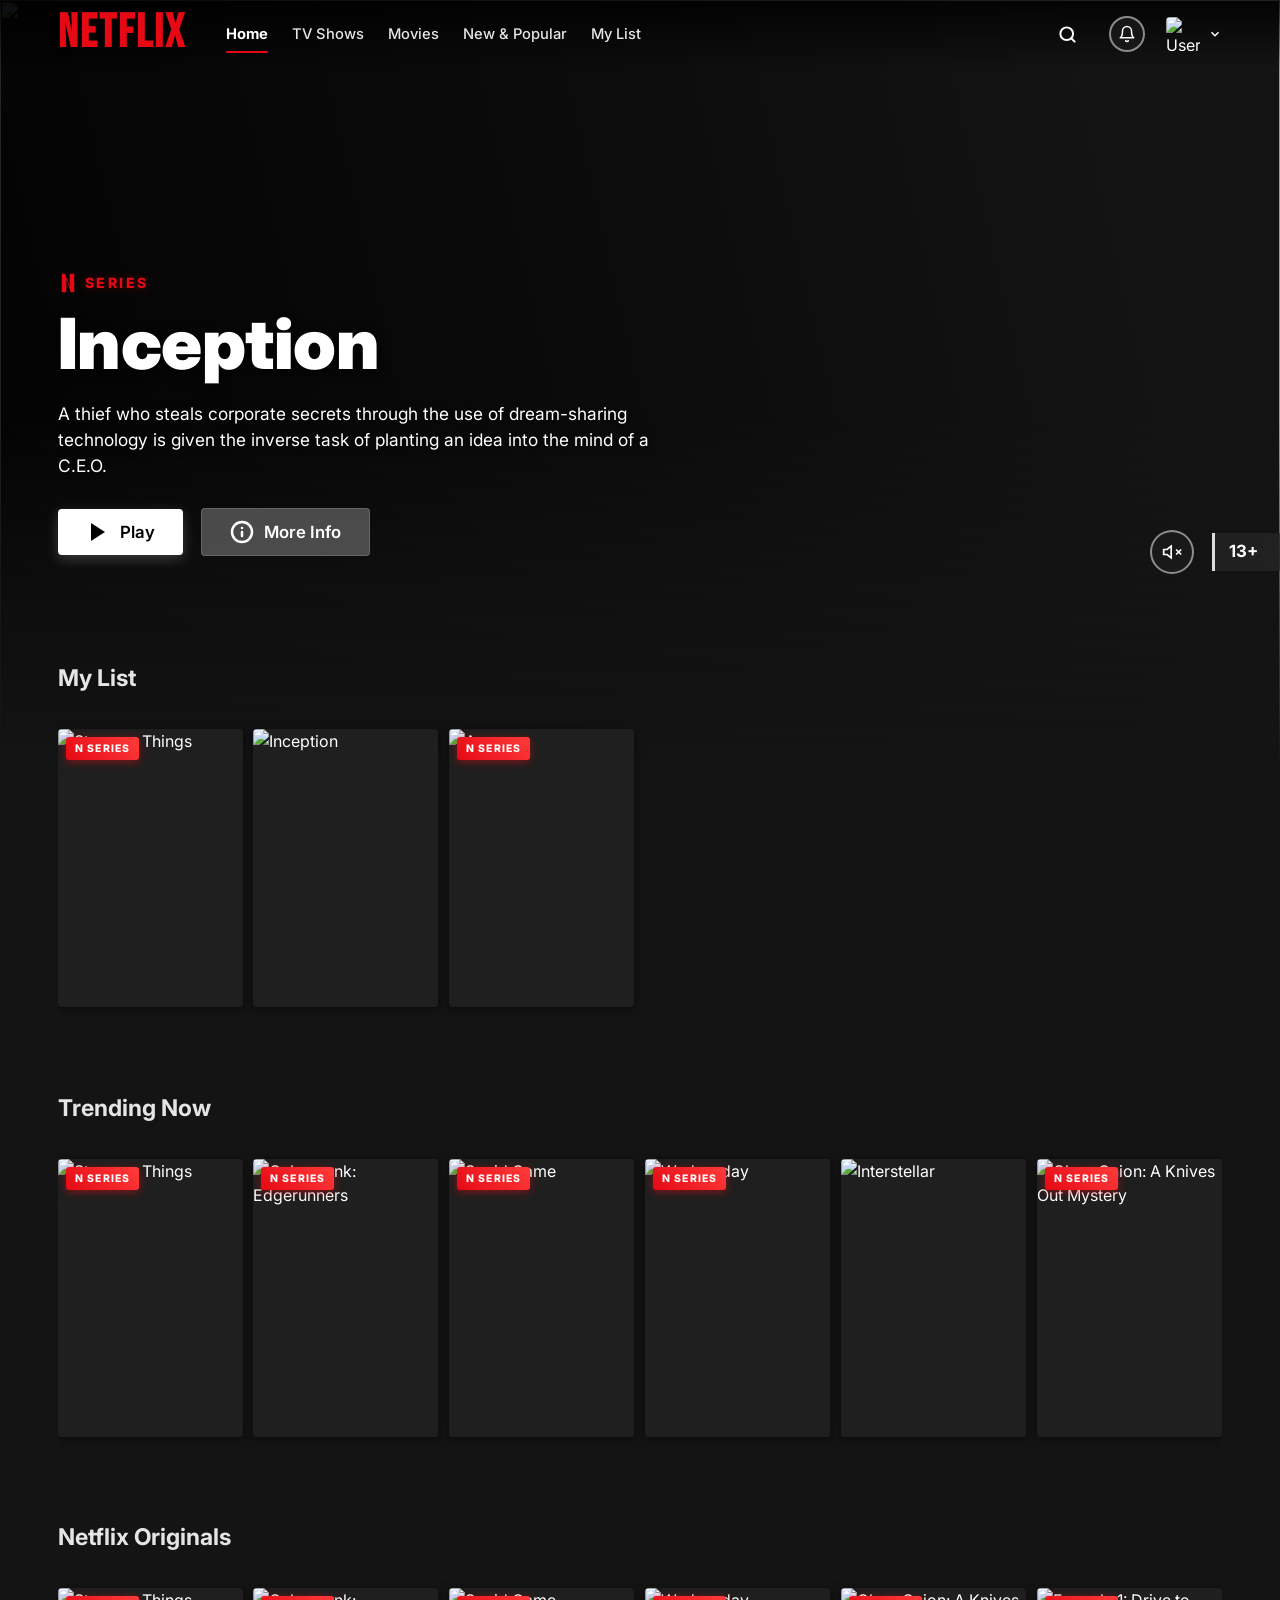
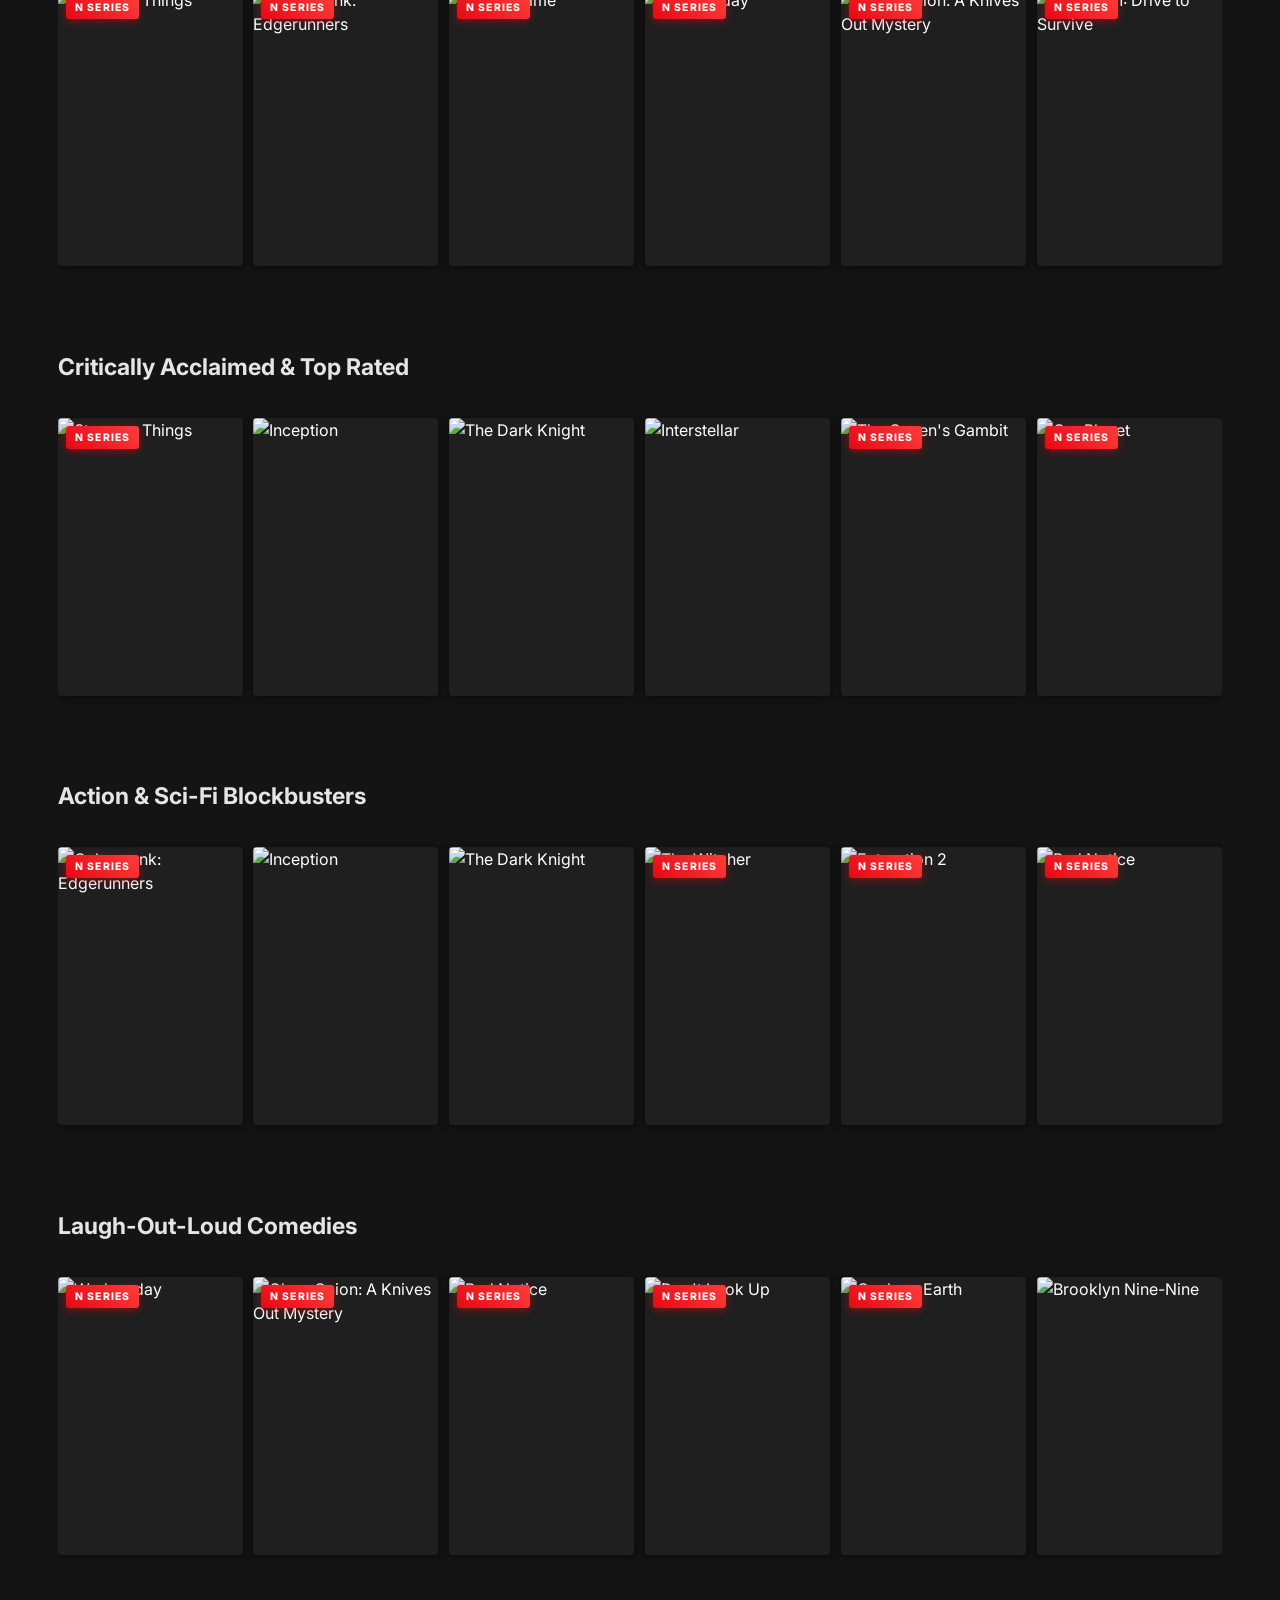
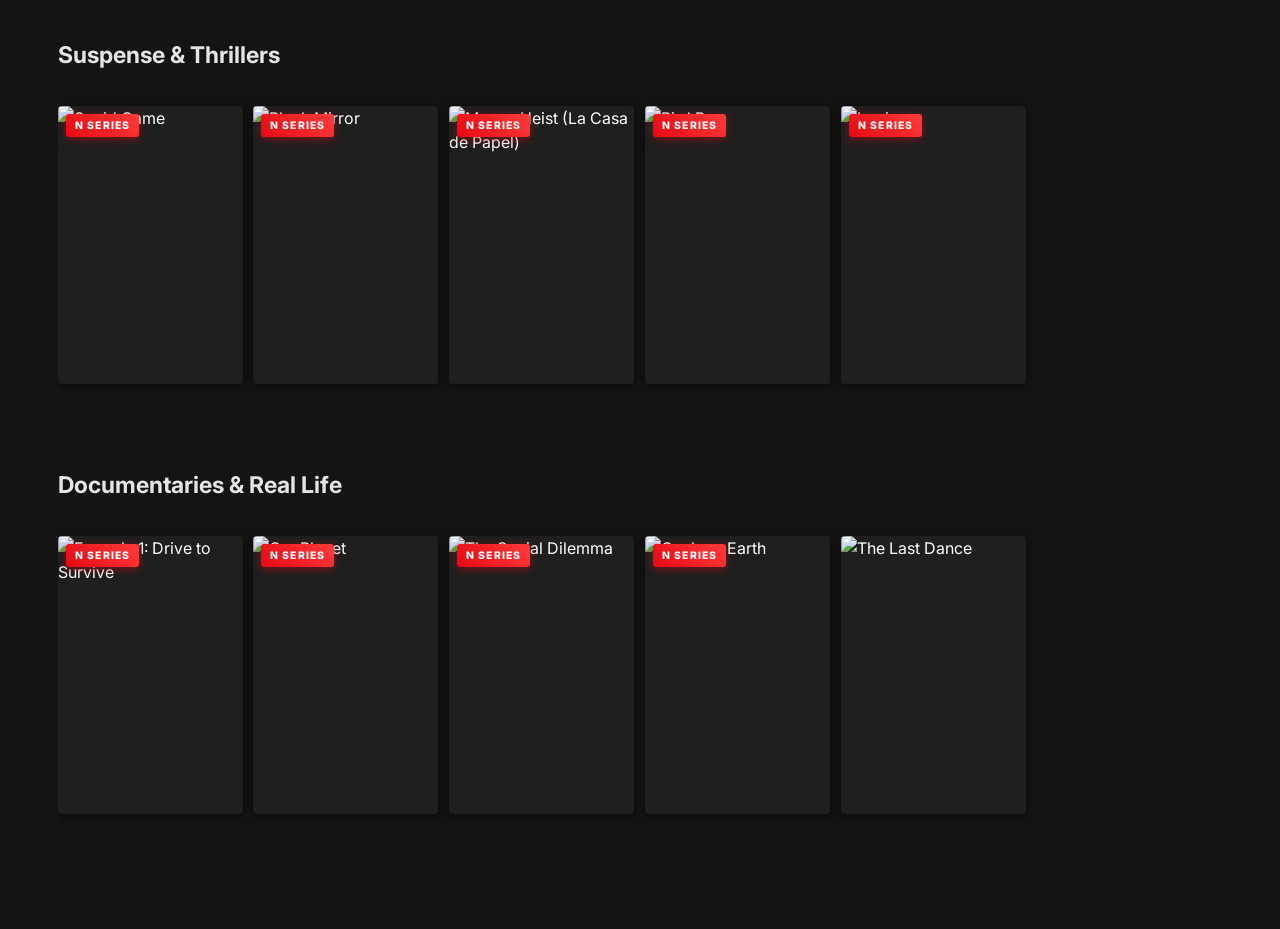
==== browse.html @ 9f52438f "Initial commit: Netflix Clone web app" ====
<!DOCTYPE html>
<html lang="en">
<head>
  <meta charset="UTF-8">
  <meta name="viewport" content="width=device-width, initial-scale=1.0">
  <meta name="description" content="Netflix Clone - Watch TV Shows Online, Watch Movies Online">
  <title>Home - Netflix</title>

  <link rel="icon" type="image/svg+xml" href="data:image/svg+xml,<svg xmlns='http://www.w3.org/2000/svg' viewBox='0 0 24 24' fill='%23E50914'><path d='M4.5 1h4l5.5 15.5L14 1h5.5v22h-4L10 7.5 10 23H4.5z'/></svg>">
  <link rel="stylesheet" href="css/style.css">
  <link rel="stylesheet" href="css/browse.css">
</head>
<body>

  <nav class="browse-navbar" id="browse-navbar" aria-label="Main Navigation">
    <div class="nav-left">
      <button class="mobile-menu-toggle" id="mobile-nav-toggle" aria-label="Toggle menu">
        <svg width="24" height="24" viewBox="0 0 24 24" fill="none" stroke="currentColor" stroke-width="2">
          <line x1="3" y1="12" x2="21" y2="12"></line>
          <line x1="3" y1="6" x2="21" y2="6"></line>
          <line x1="3" y1="18" x2="21" y2="18"></line>
        </svg>
      </button>

      <a href="browse.html" class="logo-text" aria-label="Netflix Home">NETFLIX</a>

      <ul class="nav-primary-links" id="nav-primary-links">
        <li><a href="#" class="nav-link active" data-nav-filter="home">Home</a></li>
        <li><a href="#" class="nav-link" data-nav-filter="tv">TV Shows</a></li>
        <li><a href="#" class="nav-link" data-nav-filter="movie">Movies</a></li>
        <li><a href="#" class="nav-link" data-nav-filter="trending">New & Popular</a></li>
        <li><a href="#" class="nav-link" data-nav-filter="mylist">My List</a></li>
      </ul>
    </div>

    <div class="nav-right">
      <div class="nav-search-box" id="nav-search-box">
        <button class="nav-search-btn" id="nav-search-btn" aria-label="Search">
          <svg width="19" height="19" viewBox="0 0 24 24" fill="none" stroke="currentColor" stroke-width="2.5" stroke-linecap="round" stroke-linejoin="round">
            <circle cx="11" cy="11" r="8"></circle>
            <line x1="21" y1="21" x2="16.65" y2="16.65"></line>
          </svg>
        </button>
        <input 
          type="text" 
          class="nav-search-input" 
          id="nav-search-input" 
          placeholder="Titles, people, genres" 
          autocomplete="off"
        >
        <button class="nav-search-clear" id="nav-search-clear" aria-label="Clear search" style="display: none;">
          <svg width="16" height="16" viewBox="0 0 24 24" fill="none" stroke="currentColor" stroke-width="2.5">
            <line x1="18" y1="6" x2="6" y2="18"></line>
            <line x1="6" y1="6" x2="18" y2="18"></line>
          </svg>
        </button>
      </div>

      <div class="nav-bell-wrapper">
        <button class="btn-icon btn-icon-sm" id="nav-bell-btn" aria-label="Notifications" title="Notifications">
          <svg width="18" height="18" viewBox="0 0 24 24" fill="none" stroke="currentColor" stroke-width="2" stroke-linecap="round" stroke-linejoin="round">
            <path d="M18 8A6 6 0 0 0 6 8c0 7-3 9-3 9h18s-3-2-3-9"></path>
            <path d="M13.73 21a2 2 0 0 1-3.46 0"></path>
          </svg>
        </button>

        <div class="nav-notifications-dropdown" id="nav-notifications-dropdown">
          <div class="notif-item">
            <img src="https://images.unsplash.com/photo-1618336753974-aae8e04506aa?auto=format&fit=crop&w=100&q=80" alt="Stranger Things" class="notif-thumb">
            <div class="notif-text">
              <h5>New Season Available</h5>
              <span>Stranger Things Season 4 is now streaming.</span>
            </div>
          </div>
          <div class="notif-item">
            <img src="https://images.unsplash.com/photo-1578632767115-351597cf2477?auto=format&fit=crop&w=100&q=80" alt="Cyberpunk" class="notif-thumb">
            <div class="notif-text">
              <h5>Trending This Week</h5>
              <span>Cyberpunk: Edgerunners is #1 today.</span>
            </div>
          </div>
        </div>
      </div>

      <div class="profile-avatar-wrap" title="User Profile">
        <img 
          src="https://images.unsplash.com/photo-1534528741775-53994a69daeb?auto=format&fit=crop&w=100&q=80" 
          alt="User Profile" 
          class="profile-avatar-img"
        >
        <svg width="14" height="14" viewBox="0 0 24 24" fill="none" stroke="currentColor" stroke-width="2.5">
          <polyline points="6 9 12 15 18 9"></polyline>
        </svg>
      </div>
    </div>
  </nav>

  <header class="hero-banner" id="hero-banner">
    <div class="hero-backdrop-container">
      <img id="hero-backdrop-img" src="https://images.unsplash.com/photo-1518709268805-4e9042af9f23?auto=format&fit=crop&w=1600&q=80" alt="" class="hero-backdrop-img">
      <div class="hero-vignette-overlay"></div>
      <div class="hero-bottom-fade-overlay"></div>
    </div>

    <div class="hero-info-wrapper">
      <div class="hero-brand-badge">
        <svg width="20" height="20" viewBox="0 0 24 24" fill="#E50914">
          <path d="M4.5 1h4l5.5 15.5L14 1h5.5v22h-4L10 7.5 10 23H4.5z"/>
        </svg>
        <span>SERIES</span>
      </div>

      <h1 class="hero-title" id="hero-title">Stranger Things</h1>
      <p class="hero-description" id="hero-description"></p>

      <div class="hero-buttons-row">
        <button class="btn btn-white" id="hero-play-btn">
          <svg width="24" height="24" viewBox="0 0 24 24" fill="currentColor">
            <polygon points="5 3 19 12 5 21 5 3"></polygon>
          </svg>
          <span>Play</span>
        </button>

        <button class="btn btn-secondary" id="hero-info-btn">
          <svg width="24" height="24" viewBox="0 0 24 24" fill="none" stroke="currentColor" stroke-width="2.5" stroke-linecap="round" stroke-linejoin="round">
            <circle cx="12" cy="12" r="10"></circle>
            <line x1="12" y1="16" x2="12" y2="12"></line>
            <line x1="12" y1="8" x2="12.01" y2="8"></line>
          </svg>
          <span>More Info</span>
        </button>
      </div>
    </div>

    <div class="hero-right-meta">
      <button class="btn-icon" id="hero-sound-btn" title="Toggle audio">
        <svg width="20" height="20" viewBox="0 0 24 24" fill="none" stroke="currentColor" stroke-width="2">
          <polygon points="11 5 6 9 2 9 2 15 6 15 11 19 11 5"></polygon>
          <line x1="23" y1="9" x2="17" y2="15"></line>
          <line x1="17" y1="9" x2="23" y2="15"></line>
        </svg>
      </button>
      <div class="hero-maturity-badge" id="hero-maturity">16+</div>
    </div>
  </header>

  <main>
    <section class="search-results-section" id="search-results-section" style="display: none;">
      <h2 class="search-results-title" id="search-results-title">Search Results</h2>
      <div class="search-results-grid" id="search-results-grid"></div>
    </section>

    <main class="browse-main-rows" id="browse-main-rows">
    </main>
  </main>



  <div id="toast-container"></div>

  <script src="js/config.js"></script>
  <script src="js/api.js"></script>
  <script src="js/mylist.js"></script>
  <script src="js/modal.js"></script>
  <script src="js/search.js"></script>
  <script src="js/browse.js"></script>
</body>
</html>
---- css/style.css ----
@import url('https://fonts.googleapis.com/css2?family=Bebas+Neue&family=Inter:wght@300;400;500;600;700;800;900&display=swap');

:root {
  --netflix-red: #E50914;
  --netflix-red-hover: #f40612;
  --netflix-red-glow: rgba(229, 9, 20, 0.4);
  --netflix-black: #141414;
  --netflix-dark-gray: #181818;
  --netflix-card-bg: #1f1f1f;
  --netflix-card-hover: #262626;
  --netflix-light-gray: #e5e5e5;
  --netflix-muted-gray: #a3a3a3;
  --netflix-border: rgba(255, 255, 255, 0.12);
  
  --text-white: #ffffff;
  --text-muted: #aaaaaa;
  --text-dimmed: #757575;
  
  --match-green: #46d369;
  --badge-bg: rgba(255, 255, 255, 0.12);
  --badge-border: rgba(255, 255, 255, 0.3);
  
  --hero-vignette: linear-gradient(77deg, rgba(0,0,0,0.85) 0%, rgba(0,0,0,0.4) 50%, rgba(0,0,0,0) 85%);
  --hero-bottom-fade: linear-gradient(180deg, rgba(20,20,20,0) 0%, rgba(20,20,20,0.6) 50%, #141414 100%);
  --card-gradient: linear-gradient(180deg, rgba(20, 20, 20, 0) 0%, rgba(20, 20, 20, 0.95) 100%);
  
  --shadow-sm: 0 2px 10px rgba(0, 0, 0, 0.5);
  --shadow-md: 0 8px 28px rgba(0, 0, 0, 0.65);
  --shadow-lg: 0 20px 50px rgba(0, 0, 0, 0.85);
  --shadow-card-hover: 0 16px 40px rgba(0, 0, 0, 0.9), 0 0 20px rgba(0, 0, 0, 0.5);
  
  --nav-height: 68px;
  --container-padding: clamp(1.25rem, 4.5vw, 4rem);
  --border-radius-sm: 4px;
  --border-radius-md: 8px;
  --border-radius-lg: 14px;
  
  --ease-smooth: cubic-bezier(0.25, 1, 0.5, 1);
  --ease-spring: cubic-bezier(0.34, 1.56, 0.64, 1);
  --ease-out: cubic-bezier(0.16, 1, 0.3, 1);
  
  --transition-fast: 180ms var(--ease-smooth);
  --transition-normal: 300ms var(--ease-smooth);
  --transition-slow: 450ms var(--ease-out);
  
  --z-bg: 0;
  --z-content: 10;
  --z-row-controls: 30;
  --z-card-hover: 60;
  --z-navbar: 100;
  --z-modal: 200;
  --z-toast: 300;
}

*, *::before, *::after {
  box-sizing: border-box;
  margin: 0;
  padding: 0;
}

html {
  font-size: 16px;
  scroll-behavior: smooth;
  background-color: var(--netflix-black);
  color: var(--text-white);
  font-family: 'Inter', -apple-system, BlinkMacSystemFont, 'Segoe UI', Roboto, sans-serif;
  -webkit-font-smoothing: antialiased;
  -moz-osx-font-smoothing: grayscale;
}

body {
  min-height: 100vh;
  background-color: var(--netflix-black);
  color: var(--text-white);
  line-height: 1.5;
  overflow-x: hidden;
}

img {
  max-width: 100%;
  height: auto;
  display: block;
  user-select: none;
}

a {
  color: inherit;
  text-decoration: none;
}

button {
  font-family: inherit;
  cursor: pointer;
  border: none;
  background: none;
  outline: none;
  touch-action: manipulation;
}

input, textarea, select {
  font-family: inherit;
  font-size: 1rem;
}

ul, ol {
  list-style: none;
}

.logo-text {
  font-family: 'Bebas Neue', sans-serif;
  color: var(--netflix-red);
  font-size: clamp(2.1rem, 3.8vw, 2.85rem);
  letter-spacing: 2px;
  font-weight: 700;
  text-transform: uppercase;
  text-shadow: 0 2px 8px rgba(0, 0, 0, 0.6);
  line-height: 1;
  user-select: none;
  transition: transform var(--transition-fast), filter var(--transition-fast);
  will-change: transform;
}

.logo-text:hover {
  transform: scale(1.03);
  filter: drop-shadow(0 0 10px var(--netflix-red-glow));
}

.btn {
  display: inline-flex;
  align-items: center;
  justify-content: center;
  gap: 0.65rem;
  padding: 0.7rem 1.75rem;
  font-size: 1.05rem;
  font-weight: 600;
  border-radius: var(--border-radius-sm);
  transition: transform var(--transition-fast), background-color var(--transition-fast), box-shadow var(--transition-fast);
  cursor: pointer;
  white-space: nowrap;
  user-select: none;
  will-change: transform;
}

.btn-primary {
  background-color: var(--netflix-red);
  color: var(--text-white);
  box-shadow: 0 4px 14px rgba(229, 9, 20, 0.35);
}

.btn-primary:hover {
  background-color: var(--netflix-red-hover);
  transform: translateY(-1px) scale(1.02);
  box-shadow: 0 6px 20px rgba(229, 9, 20, 0.5);
}

.btn-primary:active {
  transform: translateY(1px) scale(0.98);
}

.btn-white {
  background-color: var(--text-white);
  color: #000000;
  box-shadow: 0 4px 14px rgba(255, 255, 255, 0.2);
}

.btn-white:hover {
  background-color: rgba(255, 255, 255, 0.88);
  transform: translateY(-1px) scale(1.02);
  box-shadow: 0 6px 20px rgba(255, 255, 255, 0.35);
}

.btn-white:active {
  transform: translateY(1px) scale(0.98);
}

.btn-secondary {
  background-color: rgba(109, 109, 110, 0.65);
  color: var(--text-white);
  backdrop-filter: blur(10px);
  border: 1px solid rgba(255, 255, 255, 0.15);
}

.btn-secondary:hover {
  background-color: rgba(109, 109, 110, 0.45);
  transform: translateY(-1px) scale(1.02);
  border-color: rgba(255, 255, 255, 0.35);
}

.btn-secondary:active {
  transform: translateY(1px) scale(0.98);
}

.btn-icon {
  width: 44px;
  height: 44px;
  border-radius: 50%;
  border: 2px solid rgba(255, 255, 255, 0.5);
  background-color: rgba(30, 30, 30, 0.6);
  color: var(--text-white);
  display: inline-flex;
  align-items: center;
  justify-content: center;
  padding: 0;
  backdrop-filter: blur(8px);
  transition: transform var(--transition-fast), border-color var(--transition-fast), background-color var(--transition-fast), box-shadow var(--transition-fast);
  will-change: transform;
}

.btn-icon:hover {
  border-color: var(--text-white);
  background-color: rgba(255, 255, 255, 0.25);
  transform: scale(1.12);
  box-shadow: 0 0 15px rgba(255, 255, 255, 0.2);
}

.btn-icon:active {
  transform: scale(0.94);
}

.btn-icon.active {
  border-color: var(--netflix-red);
  background-color: var(--netflix-red);
  box-shadow: 0 0 14px var(--netflix-red-glow);
}

.btn-icon-sm {
  width: 36px;
  height: 36px;
  font-size: 0.85rem;
}

.btn-icon-white {
  background-color: var(--text-white);
  color: #000000;
  border: none;
}

.btn-icon-white:hover {
  background-color: rgba(255, 255, 255, 0.9);
  color: #000000;
  transform: scale(1.12);
  box-shadow: 0 0 14px rgba(255, 255, 255, 0.4);
}

.badge {
  display: inline-flex;
  align-items: center;
  padding: 0.18rem 0.5rem;
  border-radius: 3px;
  font-size: 0.75rem;
  font-weight: 600;
  letter-spacing: 0.5px;
  text-transform: uppercase;
  user-select: none;
}

.badge-match {
  color: var(--match-green);
  font-weight: 700;
  font-size: 0.92rem;
  text-shadow: 0 0 8px rgba(70, 211, 105, 0.3);
}

.badge-age {
  border: 1px solid var(--badge-border);
  color: var(--text-light-gray);
  font-size: 0.72rem;
}

.badge-quality {
  border: 1px solid var(--badge-border);
  color: var(--text-light-gray);
  font-size: 0.68rem;
  padding: 0.12rem 0.4rem;
}

.badge-original {
  background: linear-gradient(45deg, #e50914, #ff3b3b);
  color: #ffffff;
  font-weight: 800;
  letter-spacing: 1.2px;
  padding: 0.22rem 0.55rem;
  border-radius: 3px;
  font-size: 0.65rem;
  box-shadow: 0 2px 8px rgba(229, 9, 20, 0.5);
}

#toast-container {
  position: fixed;
  bottom: 2.5rem;
  right: 2.5rem;
  z-index: var(--z-toast);
  display: flex;
  flex-direction: column;
  gap: 0.75rem;
  pointer-events: none;
}

.toast {
  background: rgba(22, 22, 22, 0.96);
  color: var(--text-white);
  border: 1px solid rgba(255, 255, 255, 0.12);
  border-left: 4px solid var(--netflix-red);
  backdrop-filter: blur(16px);
  padding: 0.9rem 1.4rem;
  border-radius: var(--border-radius-sm);
  box-shadow: var(--shadow-lg), 0 0 15px rgba(0, 0, 0, 0.5);
  display: flex;
  align-items: center;
  gap: 0.85rem;
  font-size: 0.95rem;
  font-weight: 500;
  min-width: 270px;
  max-width: 380px;
  pointer-events: auto;
  animation: toastSlideIn 0.35s var(--ease-out) forwards;
  transition: all 0.3s var(--ease-smooth);
}

.toast.toast-hiding {
  opacity: 0;
  transform: translateX(100%) scale(0.9);
}

.toast-icon {
  display: flex;
  align-items: center;
  justify-content: center;
  color: var(--netflix-red);
  font-size: 1.15rem;
}

.toast-icon.success {
  color: var(--match-green);
}

@keyframes toastSlideIn {
  from {
    opacity: 0;
    transform: translateY(24px) scale(0.92);
  }
  to {
    opacity: 1;
    transform: translateY(0) scale(1);
  }
}

.skeleton {
  background: linear-gradient(90deg, #1c1c1c 25%, #2a2a2a 50%, #1c1c1c 75%);
  background-size: 200% 100%;
  animation: shimmer 1.6s infinite ease-in-out;
  border-radius: var(--border-radius-sm);
}

@keyframes shimmer {
  0% { background-position: 200% 0; }
  100% { background-position: -200% 0; }
}

::-webkit-scrollbar {
  width: 8px;
  height: 8px;
}

::-webkit-scrollbar-track {
  background: var(--netflix-black);
}

::-webkit-scrollbar-thumb {
  background: #333333;
  border-radius: 4px;
}

::-webkit-scrollbar-thumb:hover {
  background: #555555;
}
---- css/browse.css ----
.browse-navbar {
  position: fixed;
  top: 0;
  left: 0;
  right: 0;
  height: var(--nav-height);
  z-index: var(--z-navbar);
  display: flex;
  align-items: center;
  justify-content: space-between;
  padding: 0 var(--container-padding);
  background: linear-gradient(180deg, rgba(0, 0, 0, 0.8) 0%, rgba(0, 0, 0, 0) 100%);
  transition: background-color 0.4s var(--ease-smooth), backdrop-filter 0.4s var(--ease-smooth), box-shadow 0.4s var(--ease-smooth);
  will-change: background-color;
}

.browse-navbar.nav-scrolled {
  background-color: rgba(20, 20, 20, 0.95);
  backdrop-filter: blur(16px);
  box-shadow: 0 4px 20px rgba(0, 0, 0, 0.8);
}

.nav-left {
  display: flex;
  align-items: center;
  gap: 2.5rem;
}

.nav-primary-links {
  display: flex;
  align-items: center;
  gap: 1.5rem;
}

.nav-link {
  color: var(--netflix-light-gray);
  font-size: 0.92rem;
  font-weight: 500;
  transition: color var(--transition-fast), transform var(--transition-fast);
  position: relative;
  padding: 0.35rem 0;
  display: inline-block;
}

.nav-link::after {
  content: '';
  position: absolute;
  bottom: -2px;
  left: 0;
  width: 100%;
  height: 2px;
  background-color: var(--netflix-red);
  border-radius: 2px;
  transform: scaleX(0);
  transform-origin: center;
  transition: transform 0.25s var(--ease-smooth);
}

.nav-link:hover {
  color: #ffffff;
}

.nav-link:hover::after {
  transform: scaleX(0.5);
}

.nav-link.active {
  color: var(--text-white);
  font-weight: 700;
}

.nav-link.active::after {
  transform: scaleX(1);
}

.nav-right {
  display: flex;
  align-items: center;
  gap: 1.35rem;
}

.nav-search-box {
  display: flex;
  align-items: center;
  position: relative;
  background: transparent;
  border: 1px solid transparent;
  padding: 0.3rem;
  border-radius: var(--border-radius-sm);
  transition: background-color 0.3s var(--ease-smooth), border-color 0.3s var(--ease-smooth), box-shadow 0.3s var(--ease-smooth);
}

.nav-search-box.active {
  background: rgba(0, 0, 0, 0.85);
  border-color: rgba(255, 255, 255, 0.5);
  box-shadow: 0 0 12px rgba(229, 9, 20, 0.3);
}

.nav-search-btn {
  color: var(--text-white);
  display: flex;
  align-items: center;
  justify-content: center;
  padding: 0.25rem;
  transition: transform var(--transition-fast);
}

.nav-search-btn:hover {
  transform: scale(1.1);
}

.nav-search-input {
  width: 0;
  opacity: 0;
  background: transparent;
  border: none;
  color: var(--text-white);
  font-size: 0.92rem;
  outline: none;
  transition: width 0.35s var(--ease-smooth), opacity 0.3s var(--ease-smooth), padding 0.35s var(--ease-smooth);
  padding: 0;
}

.nav-search-box.active .nav-search-input {
  width: 230px;
  opacity: 1;
  padding: 0 0.6rem;
}

.nav-search-clear {
  color: var(--text-muted);
  cursor: pointer;
  display: none;
  align-items: center;
  transition: color var(--transition-fast);
}

.nav-search-clear:hover {
  color: var(--text-white);
}

.nav-bell-wrapper {
  position: relative;
}

.nav-notifications-dropdown {
  position: absolute;
  top: calc(100% + 14px);
  right: 0;
  width: 330px;
  background-color: rgba(22, 22, 22, 0.97);
  border: 1px solid var(--netflix-border);
  backdrop-filter: blur(20px);
  border-radius: var(--border-radius-md);
  box-shadow: var(--shadow-lg);
  padding: 1rem;
  display: none;
  transform: translateY(10px);
  opacity: 0;
  transition: transform 0.25s var(--ease-smooth), opacity 0.25s var(--ease-smooth);
  z-index: var(--z-navbar);
}

.nav-notifications-dropdown.active {
  display: block;
  transform: translateY(0);
  opacity: 1;
  animation: dropdownIn 0.25s var(--ease-out) forwards;
}

@keyframes dropdownIn {
  from {
    opacity: 0;
    transform: translateY(10px) scale(0.96);
  }
  to {
    opacity: 1;
    transform: translateY(0) scale(1);
  }
}

.notif-item {
  display: flex;
  gap: 0.85rem;
  padding: 0.85rem 0;
  border-bottom: 1px solid rgba(255, 255, 255, 0.08);
  font-size: 0.85rem;
  transition: background-color var(--transition-fast);
  border-radius: 4px;
}

.notif-item:hover {
  background-color: rgba(255, 255, 255, 0.05);
}

.notif-item:last-child {
  border-bottom: none;
}

.notif-thumb {
  width: 52px;
  height: 68px;
  object-fit: cover;
  border-radius: 4px;
}

.notif-text h5 {
  font-size: 0.88rem;
  margin-bottom: 0.25rem;
}

.notif-text span {
  color: var(--text-dimmed);
  font-size: 0.76rem;
}

.profile-avatar-wrap {
  display: flex;
  align-items: center;
  gap: 0.5rem;
  cursor: pointer;
  transition: transform var(--transition-fast);
}

.profile-avatar-wrap:hover {
  transform: scale(1.05);
}

.profile-avatar-img {
  width: 34px;
  height: 34px;
  border-radius: 4px;
  transition: box-shadow var(--transition-fast);
}

.profile-avatar-wrap:hover .profile-avatar-img {
  box-shadow: 0 0 10px rgba(255, 255, 255, 0.3);
}

.mobile-menu-toggle {
  display: none;
  color: var(--text-white);
  font-size: 1.5rem;
}

.hero-banner {
  position: relative;
  height: 85vh;
  min-height: 540px;
  max-height: 840px;
  display: flex;
  align-items: center;
  padding: 0 var(--container-padding);
  overflow: hidden;
  user-select: none;
}

.hero-backdrop-container {
  position: absolute;
  top: 0;
  left: 0;
  width: 100%;
  height: 100%;
  z-index: var(--z-bg);
}

.hero-backdrop-img {
  width: 100%;
  height: 100%;
  object-fit: cover;
  object-position: center top;
  filter: brightness(0.82);
  transform: scale(1);
  transition: transform 8s ease-out, filter 1s ease;
  will-change: transform;
}

.hero-banner:hover .hero-backdrop-img {
  transform: scale(1.04);
}

.hero-vignette-overlay {
  position: absolute;
  top: 0;
  left: 0;
  width: 100%;
  height: 100%;
  background: var(--hero-vignette);
  z-index: 1;
  pointer-events: none;
}

.hero-bottom-fade-overlay {
  position: absolute;
  bottom: 0;
  left: 0;
  width: 100%;
  height: 45%;
  background: var(--hero-bottom-fade);
  z-index: 2;
  pointer-events: none;
}

.hero-info-wrapper {
  position: relative;
  z-index: var(--z-content);
  max-width: 620px;
  padding-top: 4rem;
  animation: heroFadeIn 0.8s var(--ease-out) forwards;
}

@keyframes heroFadeIn {
  from {
    opacity: 0;
    transform: translateY(20px);
  }
  to {
    opacity: 1;
    transform: translateY(0);
  }
}

.hero-brand-badge {
  display: inline-flex;
  align-items: center;
  gap: 0.45rem;
  font-weight: 800;
  letter-spacing: 2.5px;
  font-size: 0.88rem;
  color: var(--netflix-red);
  margin-bottom: 0.85rem;
  text-shadow: 0 0 10px rgba(229, 9, 20, 0.4);
}

.hero-title {
  font-size: clamp(2.6rem, 5.5vw, 4.4rem);
  font-weight: 900;
  line-height: 1.05;
  margin-bottom: 1.25rem;
  text-shadow: 0 4px 14px rgba(0, 0, 0, 0.85);
  letter-spacing: -0.5px;
}

.hero-description {
  font-size: clamp(0.98rem, 1.35vw, 1.25rem);
  line-height: 1.5;
  color: #ffffff;
  margin-bottom: 1.85rem;
  text-shadow: 0 2px 6px rgba(0, 0, 0, 0.8);
  display: -webkit-box;
  -webkit-line-clamp: 3;
  -webkit-box-orient: vertical;
  overflow: hidden;
}

.hero-buttons-row {
  display: flex;
  align-items: center;
  gap: 1.1rem;
}

.hero-right-meta {
  position: absolute;
  right: 0;
  bottom: 25%;
  z-index: var(--z-content);
  display: flex;
  align-items: center;
  gap: 1.1rem;
}

.hero-maturity-badge {
  background: rgba(40, 40, 40, 0.65);
  border-left: 3.5px solid #dcdcdc;
  padding: 0.4rem 1.4rem 0.4rem 0.85rem;
  font-size: 1.05rem;
  font-weight: 700;
  color: var(--text-white);
  backdrop-filter: blur(8px);
}

.browse-main-rows {
  position: relative;
  z-index: var(--z-content);
  margin-top: -6.5rem;
  padding-bottom: 5rem;
  display: flex;
  flex-direction: column;
  gap: 3rem;
}

.content-row-section {
  position: relative;
}

.row-header {
  padding: 0 var(--container-padding);
  margin-bottom: 0.6rem;
}

.row-title {
  font-size: clamp(1.25rem, 1.8vw, 1.55rem);
  font-weight: 700;
  color: var(--netflix-light-gray);
  display: inline-flex;
  align-items: center;
  gap: 0.75rem;
  cursor: pointer;
  transition: color var(--transition-fast);
}

.row-title:hover {
  color: #ffffff;
}

.row-explore-label {
  font-size: 0.88rem;
  font-weight: 600;
  color: #54b9c5;
  opacity: 0;
  transform: translateX(-10px);
  transition: all var(--transition-normal);
}

.row-title:hover .row-explore-label {
  opacity: 1;
  transform: translateX(0);
}

.row-slider-wrapper {
  position: relative;
  padding: 0 var(--container-padding);
}

.row-cards-container {
  display: flex;
  gap: 0.65rem;
  overflow-x: auto;
  overflow-y: visible;
  padding: 1.5rem 0 2.2rem;
  scroll-behavior: smooth;
  scroll-snap-type: x proximity;
  scrollbar-width: none;
  -ms-overflow-style: none;
  -webkit-overflow-scrolling: touch;
}

.row-cards-container::-webkit-scrollbar {
  display: none;
}

.slider-arrow {
  position: absolute;
  top: 1.5rem;
  bottom: 2.2rem;
  width: 52px;
  z-index: var(--z-row-controls);
  background: rgba(18, 18, 18, 0.65);
  color: var(--text-white);
  border: none;
  display: flex;
  align-items: center;
  justify-content: center;
  opacity: 0;
  cursor: pointer;
  backdrop-filter: blur(12px);
  transition: opacity 0.3s var(--ease-smooth), background-color 0.2s var(--ease-smooth), transform 0.2s var(--ease-smooth);
  will-change: opacity, transform;
}

.row-slider-wrapper:hover .slider-arrow {
  opacity: 1;
}

.slider-arrow:hover {
  background: rgba(18, 18, 18, 0.92);
}

.slider-arrow:active {
  transform: scale(0.95);
}

.slider-arrow-left {
  left: 0;
  border-top-right-radius: var(--border-radius-sm);
  border-bottom-right-radius: var(--border-radius-sm);
}

.slider-arrow-right {
  right: 0;
  border-top-left-radius: var(--border-radius-sm);
  border-bottom-left-radius: var(--border-radius-sm);
}

.poster-card {
  flex: 0 0 calc((100% - (5 * 0.65rem)) / 6);
  min-width: 175px;
  position: relative;
  border-radius: var(--border-radius-sm);
  cursor: pointer;
  scroll-snap-align: start;
  transition: transform var(--transition-normal);
  will-change: transform;
}

.card-media-wrap {
  position: relative;
  width: 100%;
  aspect-ratio: 2 / 3;
  border-radius: var(--border-radius-sm);
  overflow: hidden;
  background-color: var(--netflix-card-bg);
  box-shadow: var(--shadow-sm);
  transition: transform var(--transition-normal), box-shadow var(--transition-normal);
}

.card-poster-img {
  width: 100%;
  height: 100%;
  object-fit: cover;
  transition: transform 0.4s var(--ease-out);
  will-change: transform;
}

.poster-card:hover .card-poster-img {
  transform: scale(1.05);
}

.card-original-badge {
  position: absolute;
  top: 8px;
  left: 8px;
  z-index: 2;
}

.card-hover-panel {
  position: absolute;
  top: 50%;
  left: 50%;
  width: 320px;
  transform: translate3d(-50%, -50%, 0) scale(0.75);
  background-color: var(--netflix-dark-gray);
  border-radius: var(--border-radius-md);
  box-shadow: var(--shadow-card-hover);
  opacity: 0;
  pointer-events: none;
  visibility: hidden;
  z-index: var(--z-card-hover);
  transition: transform 0.32s var(--ease-spring) 0.3s, 
              opacity 0.28s var(--ease-smooth) 0.3s, 
              visibility 0.28s var(--ease-smooth) 0.3s,
              box-shadow 0.3s var(--ease-smooth);
  overflow: hidden;
  border: 1px solid rgba(255, 255, 255, 0.12);
  will-change: transform, opacity;
}

.poster-card:hover .card-hover-panel {
  transform: translate3d(-50%, -50%, 0) scale(1);
  opacity: 1;
  visibility: visible;
  pointer-events: auto;
}

.hover-panel-media {
  position: relative;
  width: 100%;
  height: 168px;
  background-color: #000;
  overflow: hidden;
}

.hover-backdrop-img {
  width: 100%;
  height: 100%;
  object-fit: cover;
  transition: transform 0.6s var(--ease-out);
}

.poster-card:hover .hover-backdrop-img {
  transform: scale(1.04);
}

.hover-title-overlay {
  position: absolute;
  bottom: 0.65rem;
  left: 0.85rem;
  right: 0.85rem;
  font-weight: 800;
  font-size: 1.15rem;
  color: #fff;
  text-shadow: 0 2px 6px rgba(0, 0, 0, 0.95);
  line-height: 1.2;
}

.hover-panel-body {
  padding: 0.95rem;
  display: flex;
  flex-direction: column;
  gap: 0.65rem;
  background: var(--netflix-dark-gray);
}

.hover-actions-row {
  display: flex;
  align-items: center;
  justify-content: space-between;
}

.hover-actions-left {
  display: flex;
  align-items: center;
  gap: 0.45rem;
}

.hover-meta-row {
  display: flex;
  align-items: center;
  gap: 0.55rem;
  font-size: 0.82rem;
}

.hover-duration {
  color: var(--text-muted);
  font-weight: 500;
}

.hover-genres-row {
  display: flex;
  align-items: center;
  gap: 0.4rem;
  font-size: 0.78rem;
  color: var(--text-light-gray);
  flex-wrap: wrap;
}

.genre-dot {
  color: var(--text-dimmed);
}

.modal-overlay {
  position: fixed;
  top: 0;
  left: 0;
  width: 100vw;
  height: 100vh;
  background: rgba(0, 0, 0, 0.75);
  backdrop-filter: blur(12px);
  z-index: var(--z-modal);
  display: flex;
  justify-content: center;
  align-items: flex-start;
  padding: 2.5rem 1rem;
  overflow-y: auto;
  opacity: 0;
  visibility: hidden;
  transition: opacity 0.35s var(--ease-out), visibility 0.35s var(--ease-out);
}

.modal-overlay.active {
  opacity: 1;
  visibility: visible;
}

.modal-dialog {
  position: relative;
  width: 100%;
  max-width: 860px;
  background-color: var(--netflix-dark-gray);
  border-radius: var(--border-radius-lg);
  box-shadow: var(--shadow-lg), 0 0 40px rgba(0, 0, 0, 0.8);
  overflow: hidden;
  margin-top: 1.5rem;
  margin-bottom: 2rem;
  transform: translateY(30px) scale(0.95);
  transition: transform 0.38s var(--ease-spring);
  border: 1px solid var(--netflix-border);
  will-change: transform;
}

.modal-overlay.active .modal-dialog {
  transform: translateY(0) scale(1);
}

.modal-close-btn {
  position: absolute;
  top: 1.25rem;
  right: 1.25rem;
  width: 40px;
  height: 40px;
  border-radius: 50%;
  background-color: rgba(24, 24, 24, 0.8);
  color: var(--text-white);
  display: flex;
  align-items: center;
  justify-content: center;
  z-index: 10;
  backdrop-filter: blur(8px);
  border: 1px solid rgba(255, 255, 255, 0.15);
  transition: transform var(--transition-fast), background-color var(--transition-fast), border-color var(--transition-fast);
}

.modal-close-btn:hover {
  background-color: rgba(50, 50, 50, 0.9);
  border-color: var(--text-white);
  transform: scale(1.1);
}

.modal-close-btn:active {
  transform: scale(0.94);
}

.modal-hero {
  position: relative;
  width: 100%;
  height: 460px;
  background-color: #000;
  overflow: hidden;
}

.modal-media-container {
  width: 100%;
  height: 100%;
}

.modal-backdrop-img,
.modal-video-player {
  width: 100%;
  height: 100%;
  object-fit: cover;
}

.modal-hero-gradient {
  position: absolute;
  bottom: 0;
  left: 0;
  width: 100%;
  height: 55%;
  background: linear-gradient(180deg, rgba(24, 24, 24, 0) 0%, rgba(24, 24, 24, 0.8) 60%, #181818 100%);
  pointer-events: none;
}

.modal-hero-content {
  position: absolute;
  bottom: 2.2rem;
  left: 2.5rem;
  right: 2.5rem;
  z-index: 5;
}

.modal-title {
  font-size: clamp(2.2rem, 3.8vw, 3.2rem);
  font-weight: 900;
  margin-bottom: 1.35rem;
  text-shadow: 0 3px 10px rgba(0, 0, 0, 0.9);
  letter-spacing: -0.5px;
}

.modal-actions {
  display: flex;
  align-items: center;
  gap: 0.85rem;
}

.modal-body {
  padding: 0 2.5rem 2.5rem;
}

.modal-details-grid {
  display: grid;
  grid-template-columns: 2fr 1fr;
  gap: 2.8rem;
  margin-bottom: 2.8rem;
}

.modal-meta-row {
  display: flex;
  align-items: center;
  gap: 0.85rem;
  font-size: 0.98rem;
  margin-bottom: 1.35rem;
  flex-wrap: wrap;
}

.modal-description {
  font-size: 1.05rem;
  line-height: 1.6;
  color: var(--text-light-gray);
}

.modal-side-info {
  display: flex;
  flex-direction: column;
  gap: 0.95rem;
  font-size: 0.88rem;
  color: var(--text-dimmed);
}

.modal-meta-field .field-label {
  color: var(--text-dimmed);
}

.modal-meta-field .field-value {
  color: var(--text-white);
  font-weight: 500;
}

.recommendations-title {
  font-size: 1.45rem;
  font-weight: 800;
  margin-bottom: 1.35rem;
  letter-spacing: -0.3px;
}

.recommendations-grid {
  display: grid;
  grid-template-columns: repeat(auto-fill, minmax(230px, 1fr));
  gap: 1.1rem;
}

.rec-card {
  background-color: #262626;
  border-radius: var(--border-radius-md);
  overflow: hidden;
  cursor: pointer;
  border: 1px solid rgba(255, 255, 255, 0.08);
  transition: transform var(--transition-fast), background-color var(--transition-fast), box-shadow var(--transition-fast), border-color var(--transition-fast);
  will-change: transform;
}

.rec-card:hover {
  background-color: #333333;
  transform: translateY(-6px);
  box-shadow: 0 12px 28px rgba(0, 0, 0, 0.7);
  border-color: rgba(255, 255, 255, 0.2);
}

.rec-card-image-wrap {
  position: relative;
  width: 100%;
  aspect-ratio: 16 / 9;
  overflow: hidden;
}

.rec-card-image-wrap img {
  width: 100%;
  height: 100%;
  object-fit: cover;
  transition: transform 0.4s var(--ease-out);
}

.rec-card:hover .rec-card-image-wrap img {
  transform: scale(1.05);
}

.rec-duration {
  position: absolute;
  top: 8px;
  right: 8px;
  background: rgba(0, 0, 0, 0.75);
  padding: 0.2rem 0.5rem;
  border-radius: 3px;
  font-size: 0.75rem;
  font-weight: 600;
  backdrop-filter: blur(4px);
}

.rec-card-body {
  padding: 1.1rem;
  display: flex;
  flex-direction: column;
  gap: 0.65rem;
}

.rec-card-header {
  display: flex;
  align-items: center;
  justify-content: space-between;
}

.rec-card-title {
  font-size: 1.05rem;
  font-weight: 700;
  transition: color var(--transition-fast);
}

.rec-card:hover .rec-card-title {
  color: var(--netflix-red);
}

.rec-card-desc {
  font-size: 0.82rem;
  line-height: 1.45;
  color: var(--text-muted);
  display: -webkit-box;
  -webkit-line-clamp: 3;
  -webkit-box-orient: vertical;
  overflow: hidden;
}

.search-results-section,
.dedicated-view-header {
  padding: 6.5rem var(--container-padding) 2rem;
  animation: fadeIn 0.4s var(--ease-out) forwards;
}

.search-results-title,
.dedicated-view-title {
  font-size: 1.9rem;
  font-weight: 800;
  margin-bottom: 2rem;
  letter-spacing: -0.5px;
}

.search-results-title span {
  color: var(--text-white);
  border-bottom: 2px solid var(--netflix-red);
  padding-bottom: 2px;
}

.search-results-grid {
  display: grid;
  grid-template-columns: repeat(auto-fill, minmax(185px, 1fr));
  gap: 1.5rem 0.85rem;
  padding: 0 var(--container-padding) 4rem;
}

.search-no-results {
  text-align: center;
  padding: 4rem 1.5rem;
  color: var(--text-muted);
  max-width: 620px;
  margin: 0 auto;
}

.search-no-results svg {
  margin-bottom: 1.5rem;
  stroke: #555;
  filter: drop-shadow(0 4px 10px rgba(0, 0, 0, 0.5));
}

.search-no-results h3 {
  font-size: 1.45rem;
  color: #fff;
  margin-bottom: 1rem;
  font-weight: 700;
}

.search-no-results ul {
  text-align: left;
  margin-top: 1.25rem;
  padding-left: 1.5rem;
  list-style: disc;
  font-size: 0.95rem;
  line-height: 1.9;
}

@media (max-width: 1200px) {
  .poster-card {
    flex: 0 0 calc((100% - (4 * 0.65rem)) / 5);
  }
}

@media (max-width: 900px) {
  .poster-card {
    flex: 0 0 calc((100% - (3 * 0.65rem)) / 4);
  }
  
  .nav-primary-links {
    display: none;
    position: fixed;
    top: var(--nav-height);
    left: 0;
    width: 100%;
    background-color: rgba(18, 18, 18, 0.98);
    backdrop-filter: blur(20px);
    flex-direction: column;
    padding: 1.5rem;
    gap: 1rem;
    border-bottom: 1px solid var(--netflix-border);
    animation: fadeIn 0.25s var(--ease-out) forwards;
  }
  
  .nav-primary-links.mobile-open {
    display: flex;
  }
  
  .mobile-menu-toggle {
    display: block;
  }
  
  .modal-details-grid {
    grid-template-columns: 1fr;
    gap: 1.8rem;
  }
}

@media (max-width: 600px) {
  .poster-card {
    flex: 0 0 calc((100% - (2 * 0.65rem)) / 3);
    min-width: 135px;
  }
  
  .hero-banner {
    height: 70vh;
    min-height: 440px;
  }
  
  .hero-info-wrapper {
    padding-top: 2rem;
  }
  
  .modal-hero {
    height: 320px;
  }
  
  .modal-hero-content {
    left: 1.25rem;
    right: 1.25rem;
    bottom: 1.25rem;
  }
  
  .modal-body {
    padding: 0 1.25rem 1.75rem;
  }
  
  .recommendations-grid {
    grid-template-columns: 1fr 1fr;
  }
}
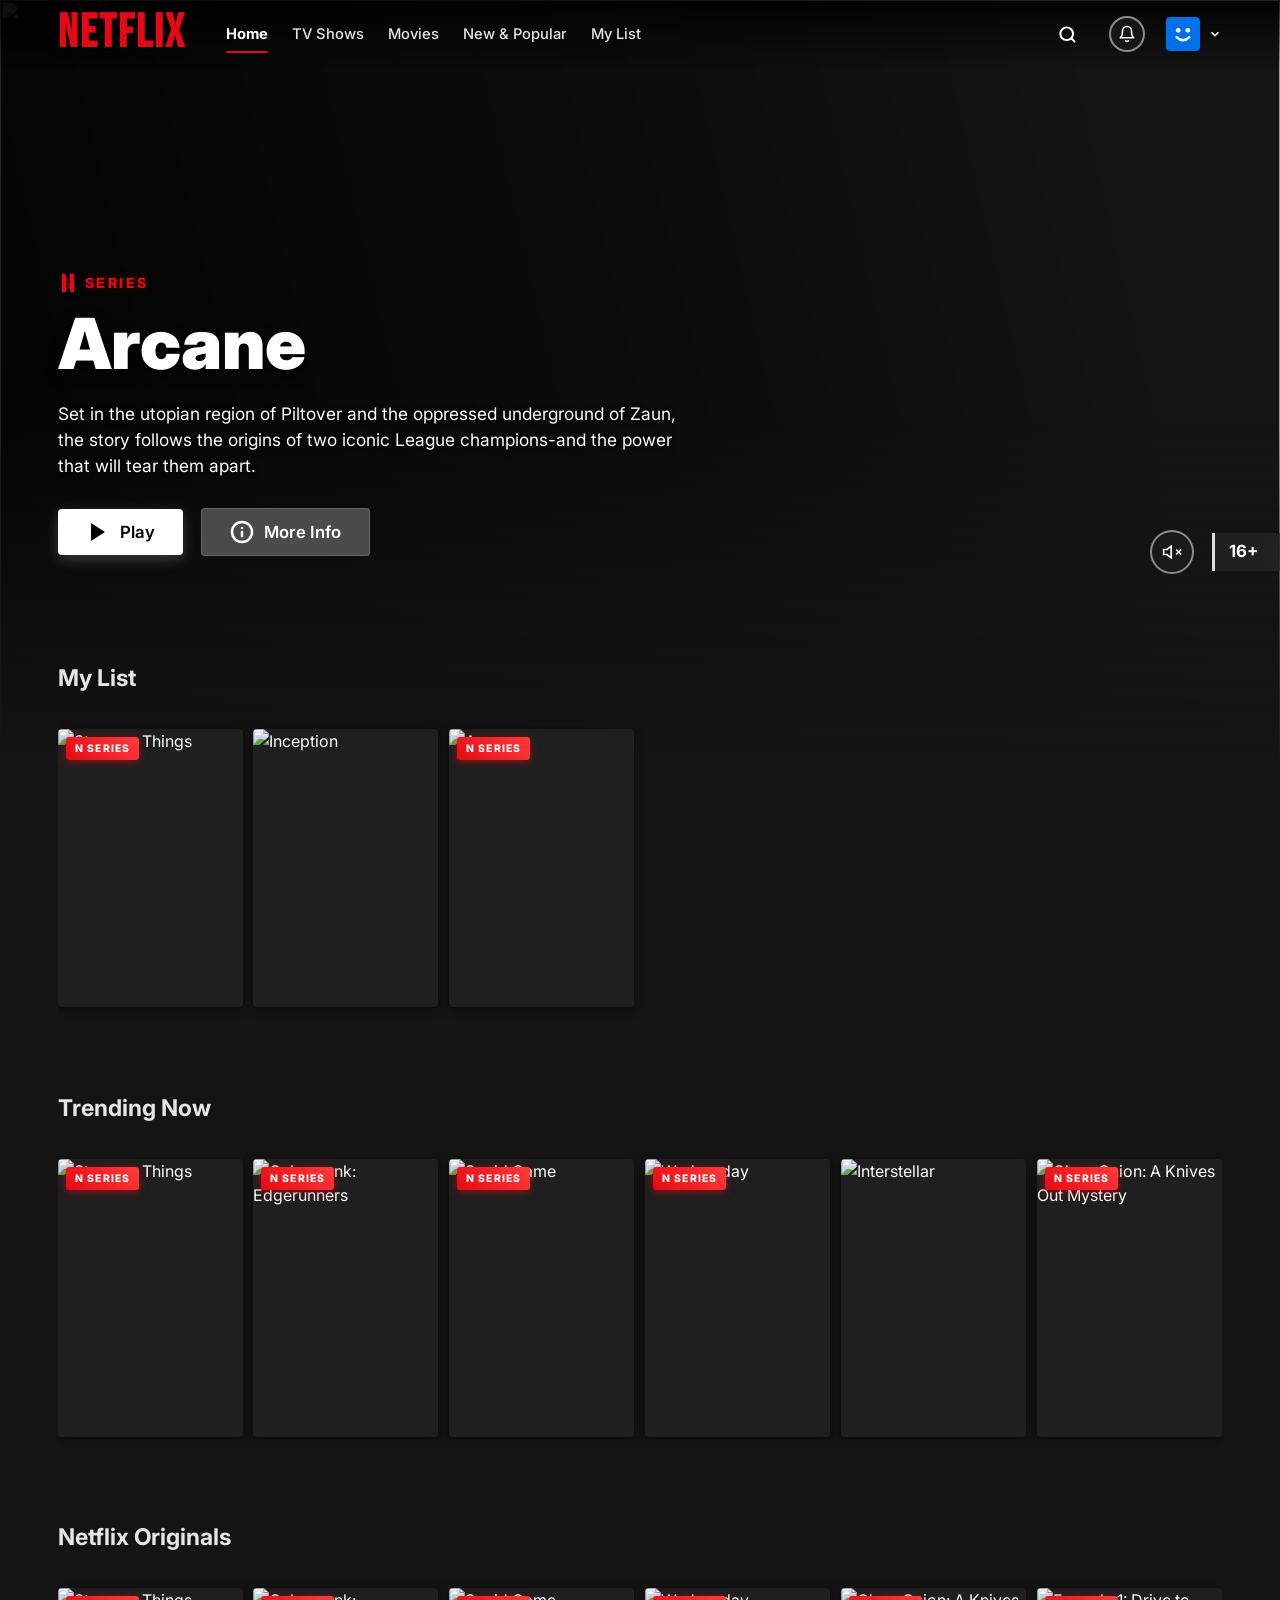
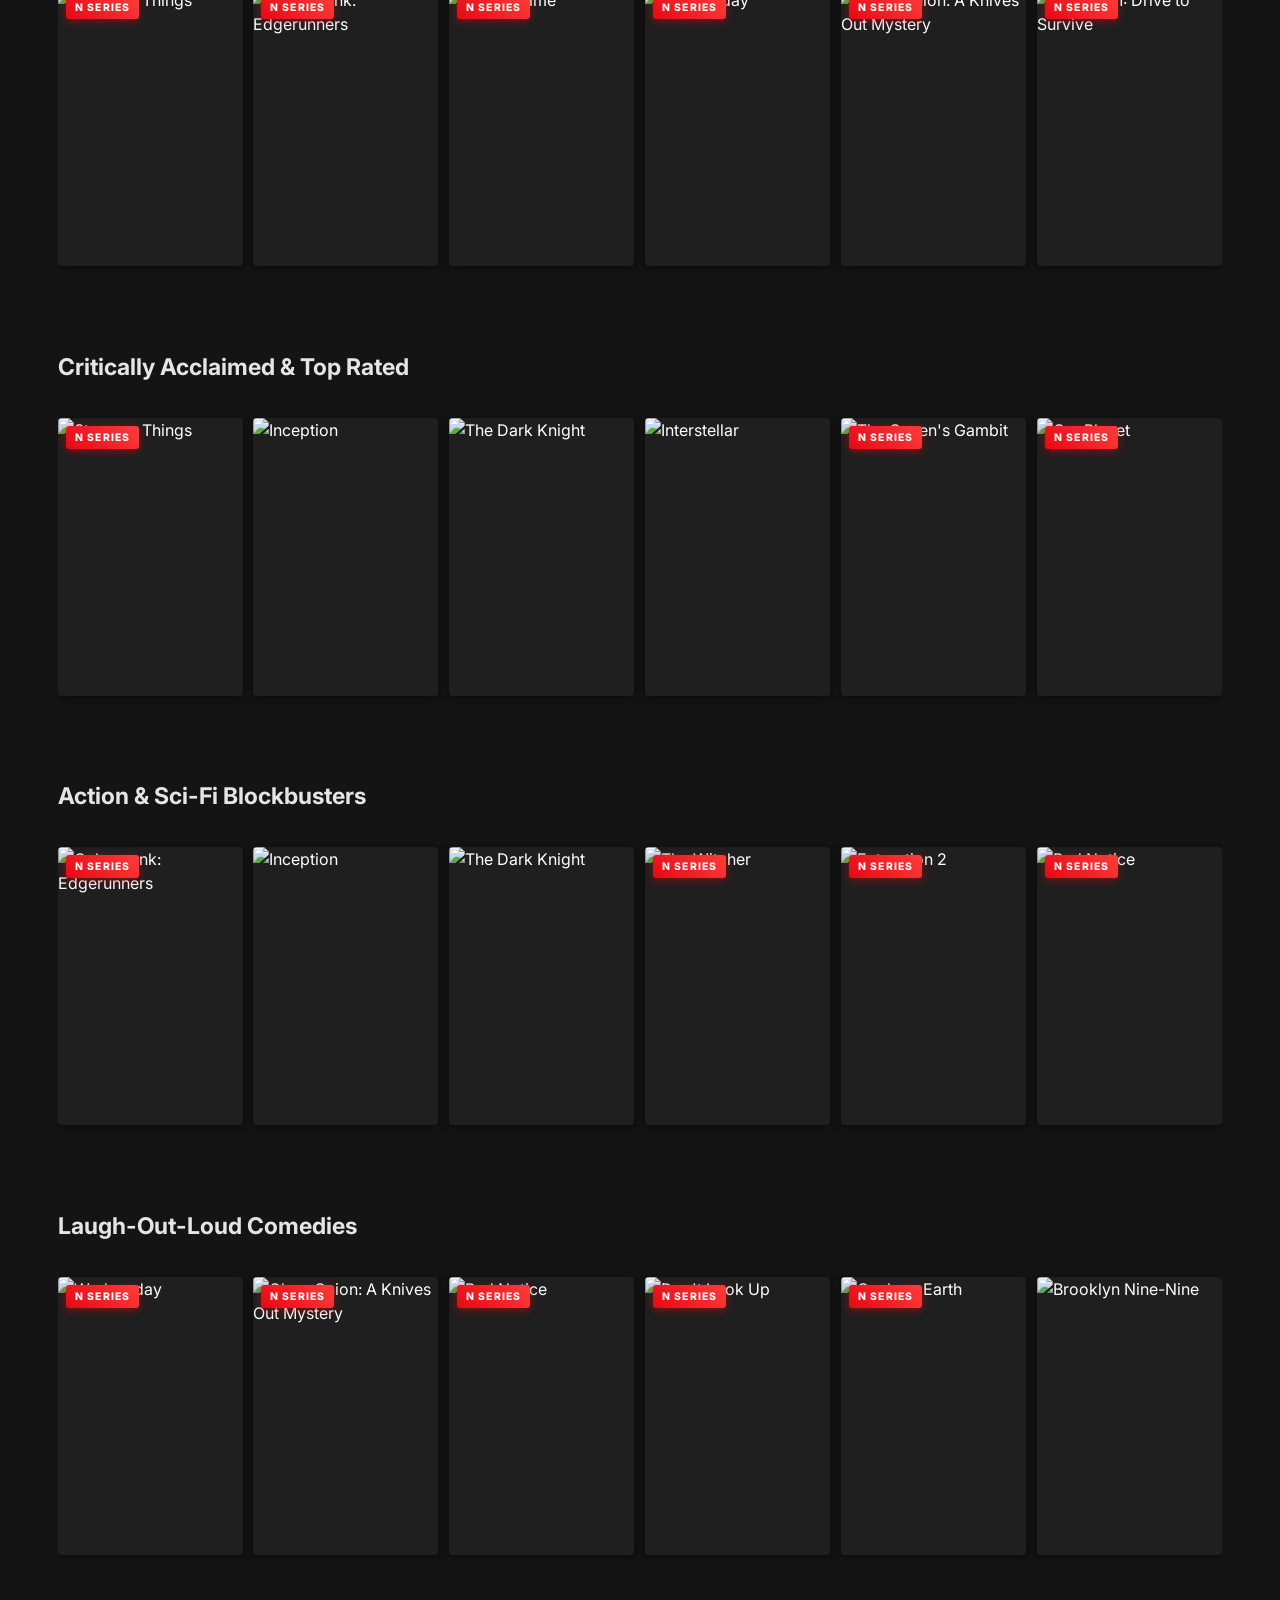
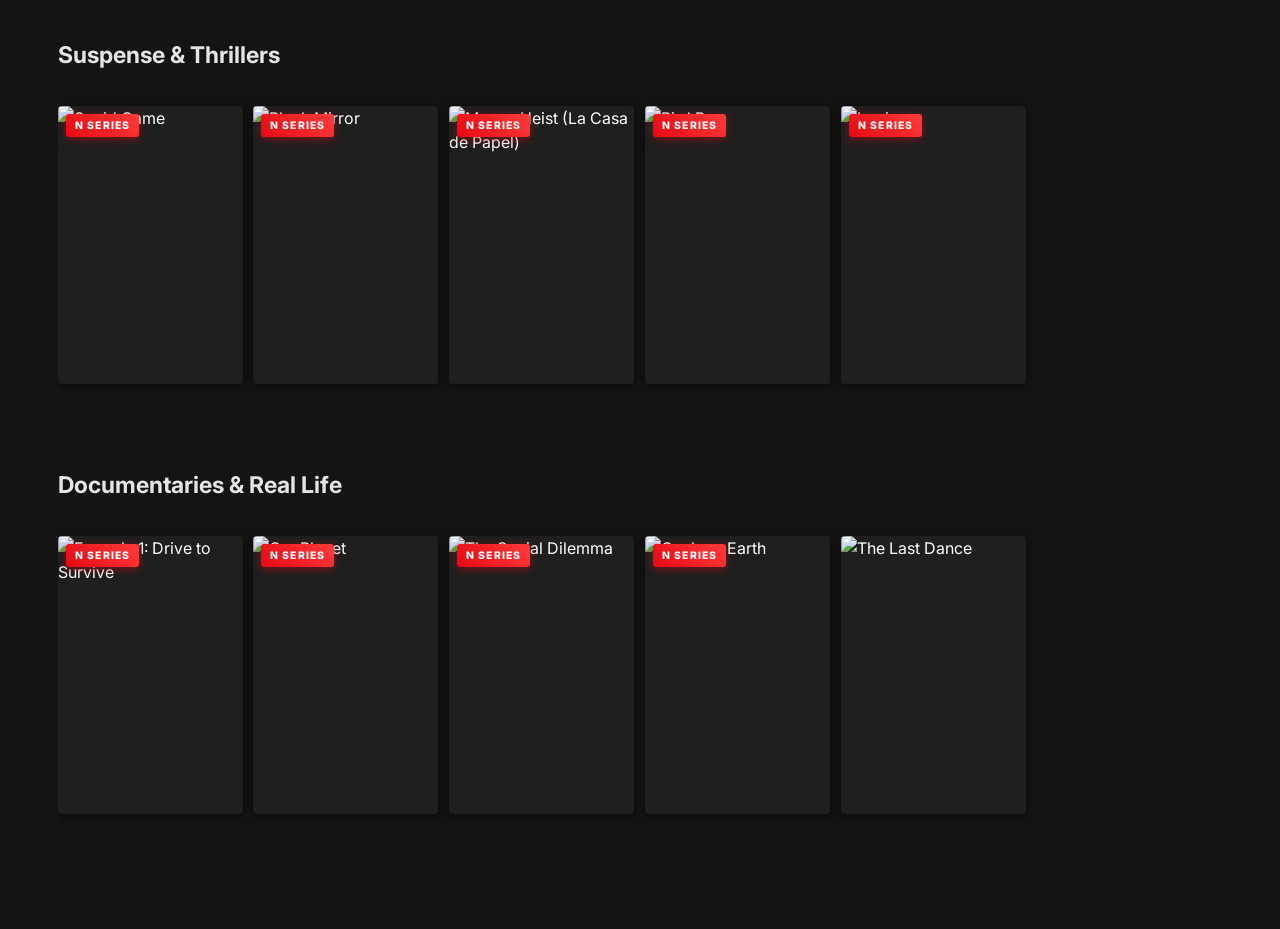
==== commit bce2852a: "Use iconic Netflix default profile avatar" ====
--- a/browse.html
+++ b/browse.html
@@ -84,9 +84,10 @@
 
       <div class="profile-avatar-wrap" title="User Profile">
         <img 
-          src="https://images.unsplash.com/photo-1534528741775-53994a69daeb?auto=format&fit=crop&w=100&q=80" 
+          src="https://upload.wikimedia.org/wikipedia/commons/0/0b/Netflix-avatar.png" 
           alt="User Profile" 
           class="profile-avatar-img"
+          onerror="this.src='data:image/svg+xml,<svg xmlns=\'http://www.w3.org/2000/svg\' viewBox=\'0 0 64 64\'><rect width=\'64\' height=\'64\' rx=\'6\' fill=\'%230071eb\'/><circle cx=\'23\' cy=\'25\' r=\'4.5\' fill=\'%23ffffff\'/><circle cx=\'41\' cy=\'25\' r=\'4.5\' fill=\'%23ffffff\'/><path d=\'M20 38 Q32 50 44 38\' stroke=\'%23ffffff\' stroke-width=\'4.5\' fill=\'none\' stroke-linecap=\'round\'/></svg>'"
         >
         <svg width="14" height="14" viewBox="0 0 24 24" fill="none" stroke="currentColor" stroke-width="2.5">
           <polyline points="6 9 12 15 18 9"></polyline>
